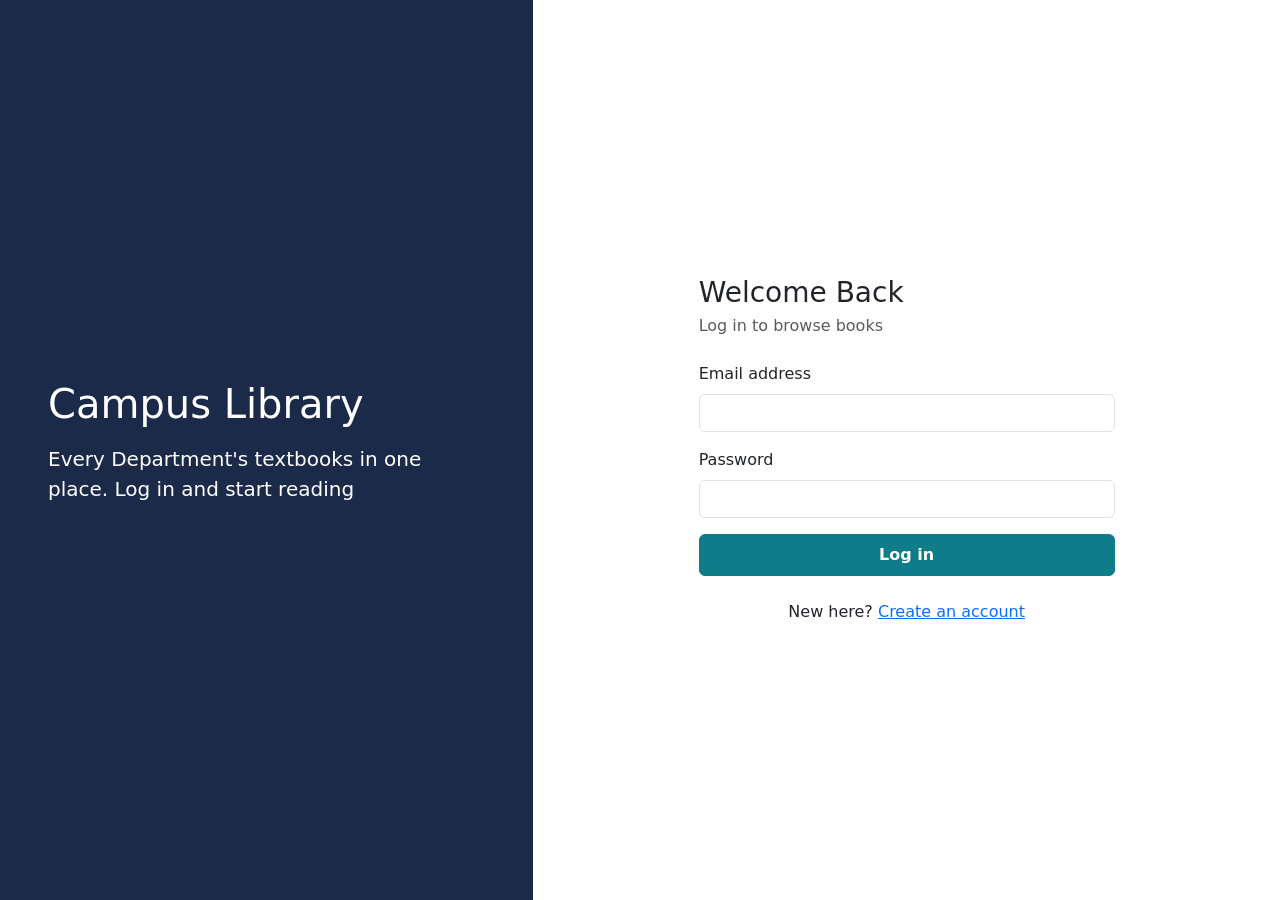
==== index.html @ 037d3c03 "feat: add login and registration pages for library management system" ====
<!DOCTYPE html>
<html lang="en">
<head>
    <meta charset="UTF-8">
    <meta name="viewport" content="width=device-width, initial-scale=1.0">
    <link href="https://cdn.jsdelivr.net/npm/bootstrap@5.3.8/dist/css/bootstrap.min.css" 
    rel="stylesheet" integrity="sha384-sRIl4kxILFvY47J16cr9ZwB07vP4J8+LH7qKQnuqkuIAvNWLzeN8tE5YBujZqJLB" 
    crossorigin="anonymous">
    <link rel="stylesheet" href="css/style.css">
    <title>Login </title>
</head>
<body>

    <main class="container-fluid">
        <div class="row min-vh-100">
             
            <!--Left panel of the login page-->
            <section class="col-lg-5 d-none d-lg-flex flex-column justify-content-center p-5 auth-left">
                <h1 class="display-6 mb-3">Campus Library</h1>
                <p class="fs-5">Every Department's textbooks in one place. Log in and start reading</p>
            </section>

            <!--Right panel - form area-->
            <section class="col-lg-7 d-flex align-items-center justify-content-center p-4">
                <div class="auth-card w-100">
                    <h3 class="mb-1">Welcome Back</h3>
                    <p class="text-muted mb-4">Log in to browse books</p>

                    <form action="" class="loginForm" novalidate>
                        <div class="mb-3">
                            <label for="email" class="form-label">Email address</label>
                            <input type="email" class="form-control" id="email" autocomplete="email" data-validate>
                            <div class="invalid-feedback"></div>
                        </div>

                        <div class="mb-3">
                            <label for="loginPassword" class="form-label">Password</label>
                            <input type="password" class="form-control" id="loginPassword" autocomplete="current-password" data-validate>
                            <div class="invalid-feedback"></div>
                        </div>

                        <button class="btn btn-lms w-100 py-2">Log in</button>
                    </form>

                    <p class="text-center mt-4 mb-0">New here? <a href="register.html">Create an account</a></p>
                </div>
            </section>
        </div>
    </main>

    <script src="js/script.js"></script>
    <script src="https://cdn.jsdelivr.net/npm/bootstrap@5.3.8/dist/js/bootstrap.bundle.min.js" 
    integrity="sha384-FKyoEForCGlyvwx9Hj09JcYn3nv7wiPVlz7YYwJrWVcXK/BmnVDxM+D2scQbITxI" 
    crossorigin="anonymous"></script>
</body>
</html>
---- css/style.css ----
/*Design Tokens*/
:root {
    --lms-navy: #1b2a49;
    --lms-teal: #0f7c8a
}

/*Left section of the Login and Registration pages*/
.auth-left {
    background-color: var(--lms-navy);
    color: #fff;
}

/*Right section of the Login Page*/
.auth-card {
    max-width: 26rem;
}

/*Auth-Button*/
.btn-lms {
    background-color: var(--lms-teal);
    border-color: var(--lms-teal);
    color: #fff;
    font-weight: 600;
}

.btn-lms:hover,
.btn-lms:focus {
    background-color: var(--lms-navy);
    border-color: var(--lms-navy);
    color: #fff;
}
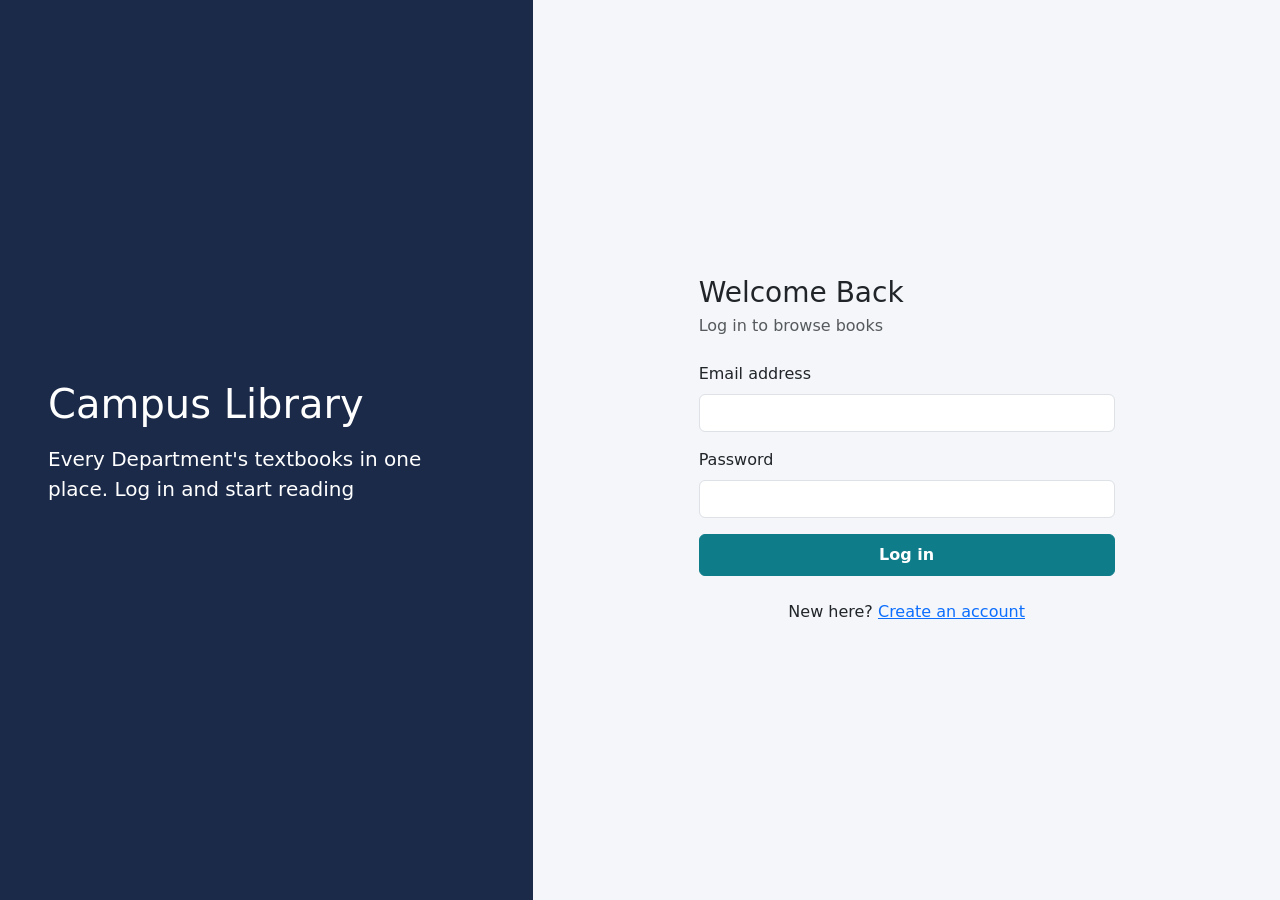
==== commit 7a93ba8c: "fix: make corrections and add landing page" ====
--- a/index.html
+++ b/index.html
@@ -1,32 +1,35 @@
 <!DOCTYPE html>
 <html lang="en">
+
 <head>
     <meta charset="UTF-8">
     <meta name="viewport" content="width=device-width, initial-scale=1.0">
-    <link href="https://cdn.jsdelivr.net/npm/bootstrap@5.3.8/dist/css/bootstrap.min.css" 
-    rel="stylesheet" integrity="sha384-sRIl4kxILFvY47J16cr9ZwB07vP4J8+LH7qKQnuqkuIAvNWLzeN8tE5YBujZqJLB" 
-    crossorigin="anonymous">
+    <link href="https://cdn.jsdelivr.net/npm/bootstrap@5.3.8/dist/css/bootstrap.min.css" rel="stylesheet"
+        integrity="sha384-sRIl4kxILFvY47J16cr9ZwB07vP4J8+LH7qKQnuqkuIAvNWLzeN8tE5YBujZqJLB" crossorigin="anonymous">
     <link rel="stylesheet" href="css/style.css">
-    <title>Login </title>
+    <title>Login</title>
 </head>
+
 <body>
 
     <main class="container-fluid">
         <div class="row min-vh-100">
-             
-            <!--Left panel of the login page-->
+
+            <!--Left panel - Campus Library Welcome Banner-->
             <section class="col-lg-5 d-none d-lg-flex flex-column justify-content-center p-5 auth-left">
                 <h1 class="display-6 mb-3">Campus Library</h1>
                 <p class="fs-5">Every Department's textbooks in one place. Log in and start reading</p>
             </section>
 
-            <!--Right panel - form area-->
+            <!--Right panel - Login Form-->
             <section class="col-lg-7 d-flex align-items-center justify-content-center p-4">
                 <div class="auth-card w-100">
                     <h3 class="mb-1">Welcome Back</h3>
                     <p class="text-muted mb-4">Log in to browse books</p>
-
-                    <form action="" class="loginForm" novalidate>
+                    
+                    <div id="formAlert" class="alert d-none" role="alert"></div>
+                    
+                    <form action="" id="loginForm" novalidate>
                         <div class="mb-3">
                             <label for="email" class="form-label">Email address</label>
                             <input type="email" class="form-control" id="email" autocomplete="email" data-validate>
@@ -35,11 +38,12 @@
 
                         <div class="mb-3">
                             <label for="loginPassword" class="form-label">Password</label>
-                            <input type="password" class="form-control" id="loginPassword" autocomplete="current-password" data-validate>
+                            <input type="password" class="form-control" id="loginPassword"
+                                autocomplete="current-password" data-validate>
                             <div class="invalid-feedback"></div>
                         </div>
 
-                        <button class="btn btn-lms w-100 py-2">Log in</button>
+                        <button class="btn btn-lms w-100 py-2" type="submit">Log in</button>
                     </form>
 
                     <p class="text-center mt-4 mb-0">New here? <a href="register.html">Create an account</a></p>
@@ -49,8 +53,9 @@
     </main>
 
     <script src="js/script.js"></script>
-    <script src="https://cdn.jsdelivr.net/npm/bootstrap@5.3.8/dist/js/bootstrap.bundle.min.js" 
-    integrity="sha384-FKyoEForCGlyvwx9Hj09JcYn3nv7wiPVlz7YYwJrWVcXK/BmnVDxM+D2scQbITxI" 
-    crossorigin="anonymous"></script>
+    <script src="https://cdn.jsdelivr.net/npm/bootstrap@5.3.8/dist/js/bootstrap.bundle.min.js"
+        integrity="sha384-FKyoEForCGlyvwx9Hj09JcYn3nv7wiPVlz7YYwJrWVcXK/BmnVDxM+D2scQbITxI"
+        crossorigin="anonymous"></script>
 </body>
+
 </html>
--- a/css/style.css
+++ b/css/style.css
@@ -1,7 +1,9 @@
 /*Design Tokens*/
 :root {
-    --lms-navy: #1b2a49;
-    --lms-teal: #0f7c8a
+  --lms-navy: #1b2a49;
+  --lms-teal: #0f7c8a;
+  --lms-bg: #f4f6f9;
+  --accent: var(--lms-teal);
 }
 
 /*Left section of the Login and Registration pages*/
@@ -28,4 +30,77 @@
     background-color: var(--lms-navy);
     border-color: var(--lms-navy);
     color: #fff;
-}+}
+
+
+body {
+    background-color: var(--lms-bg);
+    min-height: 100vh;
+}
+
+.site-nav {
+    background-color: var(--lms-navy);
+}
+
+.hero {
+    background-color: var(--lms-navy);
+    color: #fff;
+    padding: 3rem 0 4rem;
+}
+
+.nav-pills .nav-link {
+    color: var(--lms-navy);
+    font-weight: 600;
+}
+
+.nav-pills .nav-link.active {
+    background-color: var(--lms-teal);
+    color: #fff;
+}
+
+.book-card {
+    display: block;
+    height: 100%;
+    background-color: #fff;
+    border: 1px solid #e1e5ec;
+    border-radius: 0.5rem;
+    overflow: hidden;
+    text-decoration: none;
+    color: inherit;
+    transition: transform 0.2s ease, box-shadow 0.2s;
+}
+
+.book-card:hover {
+    transform: translateY(-5px);
+    box-shadow: 0 4px 8px rgba(0, 0, 0, 0.1);
+    color: inherit;
+}
+
+.book-cover {
+    position: relative;
+    aspect-ratio: 3 / 4;
+    background-color: var(--accent);
+    color: #fff;
+    padding: 1rem;
+    display: flex;
+    align-items: flex-end;
+    font-weight: 700;
+}
+
+.book-cover img {
+  position: absolute;
+  inset: 0;
+  width: 100%;
+  height: 100%;
+  object-fit: cover;
+}
+
+.read-link {
+    color: var(--accent);
+    font-weight: 600;
+    font-size: 0.9rem;
+}
+.dept-cs { --accent: #0f7c8a; }
+.dept-ece { --accent: #6a4c93; }
+.dept-mech { --accent: #b5541c; }
+.dept-civil { --accent: #3b7d3a; }
